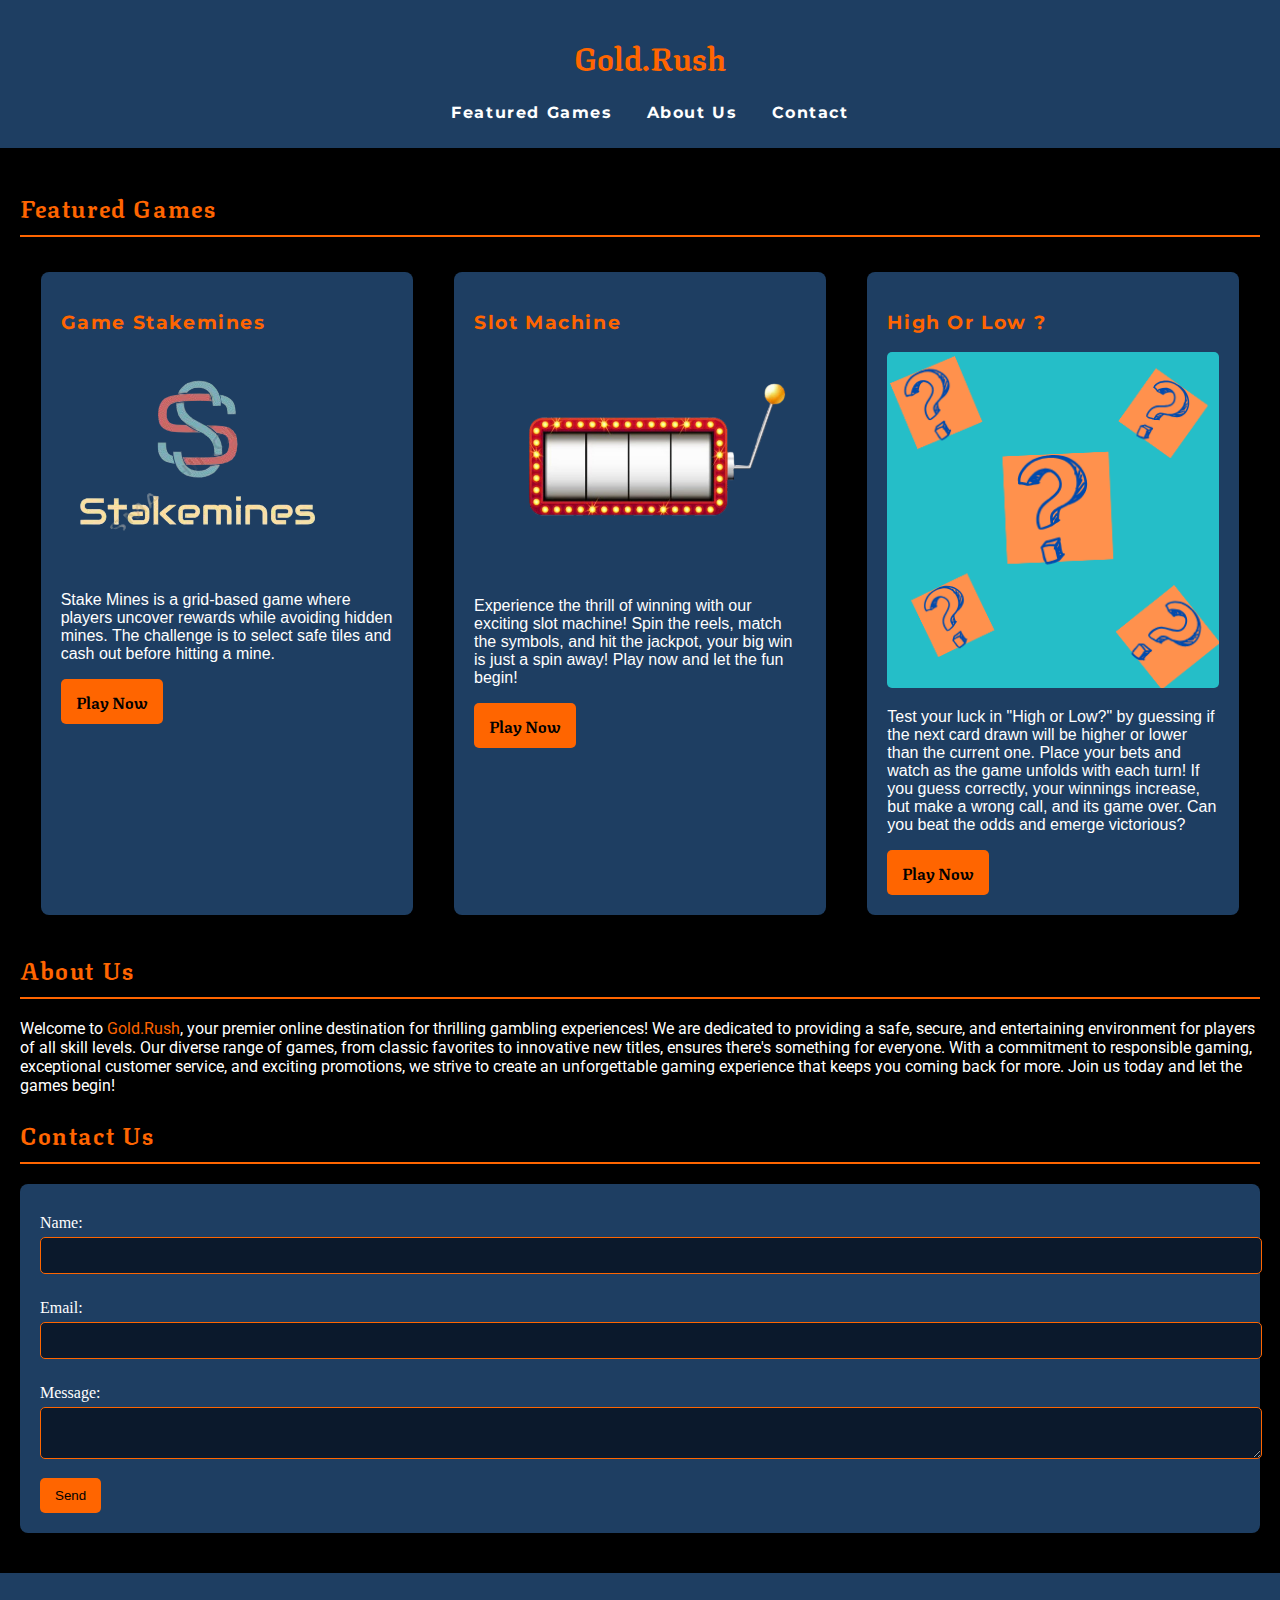
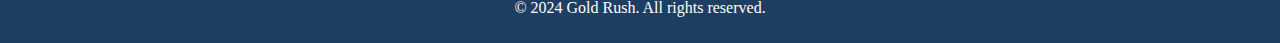
==== index.html @ 40b243f5 "Add files via upload" ====
<!DOCTYPE html>
<html lang="en">

<head>
    <meta charset="UTF-8">
    <meta name="viewport" content="width=device-width, initial-scale=1.0">
    <link rel="preconnect" href="https://fonts.googleapis.com">
    <link rel="preconnect" href="https://fonts.gstatic.com" crossorigin>
    <link rel="preconnect" href="https://fonts.googleapis.com">
<link rel="preconnect" href="https://fonts.gstatic.com" crossorigin>
<link href="https://fonts.googleapis.com/css2?family=Roboto:ital,wght@0,100;0,300;0,400;0,500;0,700;0,900;1,100;1,300;1,400;1,500;1,700;1,900&display=swap" rel="stylesheet">
    <link
        href="https://fonts.googleapis.com/css2?family=Texturina:ital,opsz,wght@0,12..72,100..900;1,12..72,100..900&display=swap"
        rel="stylesheet">
        <link rel="preconnect" href="https://fonts.googleapis.com">
        <link rel="preconnect" href="https://fonts.gstatic.com" crossorigin>
        <link href="https://fonts.googleapis.com/css2?family=Montserrat:ital,wght@0,100..900;1,100..900&family=Texturina:ital,opsz,wght@0,12..72,100..900;1,12..72,100..900&display=swap" rel="stylesheet">
    <link rel="stylesheet" href="style.css">
    <title>Gold Rush</title>
</head>

<body>
    <header>
        <h1>Gold.Rush</h1>
        <nav>
            <ul>
                <li><a href="#featured-games">Featured Games</a></li>
                <li><a href="#about">About Us</a></li>
                <li><a href="#contact">Contact</a></li>
            </ul>
        </nav>
    </header>

    <main>
        <section id="featured-games">
            <h2>Featured Games</h2>
            <div class="game-container">
                <div class="game-card">
                    <h3>Game Stakemines</h3>
                    <img src="stakeminelogo.png" alt="Game Title 1">
                    <p class="para-desc">Stake Mines is a grid-based game where players uncover rewards while avoiding hidden mines. The challenge is to select safe tiles and cash out before hitting a mine.</p>
                    <a href="stakemines.html" class="play-button">Play Now</a>
                </div>
                <div class="game-card">
                    <h3>Slot Machine</h3>
                    <img src="slotmachinelogo.png" alt="Game Title 2">
                    <p class="para-desc">Experience the thrill of winning with our exciting slot machine! Spin the reels, match the symbols, and hit the jackpot, your big win is just a spin away! Play now and let the fun begin!</p>
                    <a href="slotmachine.html" class="play-button">Play Now</a>
                </div>
                <div class="game-card">
                    <h3>High Or Low ?</h3>
                    <img src="highlowcardlogo.png" alt="Game Title 3">
                    <p class="para-desc">Test your luck in "High or Low?" by guessing if the next card drawn will be higher or lower than the current one. Place your bets and watch as the game unfolds with each turn! If you guess correctly, your winnings increase, but make a wrong call, and its game over. Can you beat the odds and emerge victorious?</p>
                    <a href="highlowcard.html" class="play-button">Play Now</a>
                </div>
                <!-- Add more game cards as needed -->
            </div>
        </section>

        <section id="about">
            <h2>About Us</h2>
            <p class="para-abtus">Welcome to <span id="head-name">Gold.Rush</span>, your premier online destination for thrilling gambling experiences! We are dedicated to providing a safe, secure, and entertaining environment for players of all skill levels. Our diverse range of games, from classic favorites to innovative new titles, ensures there's something for everyone. With a commitment to responsible gaming, exceptional customer service, and exciting promotions, we strive to create an unforgettable gaming experience that keeps you coming back for more. Join us today and let the games begin!</p>
        </section>

        <section id="contact">
            <h2>Contact Us</h2>
            <form action="submit-form.php" method="post">
                <label for="name">Name:</label>
                <input type="text" id="name" name="name" required>

                <label for="email">Email:</label>
                <input type="email" id="email" name="email" required>

                <label for="message">Message:</label>
                <textarea id="message" name="message" required></textarea>

                <button type="submit">Send</button>
            </form>
        </section>
    </main>

    <footer>
        <p>&copy; 2024 Gold Rush. All rights reserved.</p>
    </footer>
</body>

</html>
---- style.css ----
body 
{
    margin: 0;
    padding: 0;
    background-color: #000000; 
    color: #FFFFFF; 
}

#head-name, h1, h2, h3 {
    color: #FF6500; 
}
h1
{
    font-family: Texturina,'Gill Sans', 'Gill Sans MT', Calibri, 'Trebuchet MS', sans-serif;
}

header 
{
    background-color: #1E3E62; 
    padding: 10px;
    text-align: center;
    width: 100%;
    height: auto;
}

nav ul {
    list-style-type: none;
    padding: 0;
}

nav ul li {
    display: inline;
    margin: 0 15px;
}
nav ul li a 
{
    color: #FFFFFF;
    text-decoration: none;
    font-weight: bold;
    letter-spacing: 0.1rem;
    font-family: Montserrat,'Gill Sans', 'Gill Sans MT', Calibri, 'Trebuchet MS', sans-serif;
}

main {
    padding: 20px;
}

h2 {
    border-bottom: 2px solid #FF6500; 
    font-family: Texturina,'Gill Sans', 'Gill Sans MT', Calibri, 'Trebuchet MS', sans-serif;
    padding-bottom: 10px;
    letter-spacing: 0.1rem;
}


.game-container {
    display: flex;
    flex-wrap: wrap;
    justify-content: space-around;
}

.game-card {
    background-color: #1E3E62; 
    color: #FFFFFF; 
    margin: 15px;
    padding: 20px;
    border-radius: 8px;
    width: calc(30% - 40px); 
    box-shadow: 0 2px 10px rgba(0, 0, 0, 0.5);
    transition: transform 0.2s;
}

h3
{
    letter-spacing: 0.1rem;
    font-family: Montserrat,'Gill Sans', 'Gill Sans MT', Calibri, 'Trebuchet MS', sans-serif;
}
.game-card:hover {
    transform: translateY(-5px); 
}

.game-card img {
    max-width: 100%;
    border-radius: 5px;
}

.para-desc
{
    font-family: 'Gill Sans', 'Gill Sans MT', Calibri, 'Trebuchet MS', sans-serif;
}
.play-button {
    display: inline-block;
    background-color: #FF6500; 
    color: #000000; 
    padding: 10px 15px;
    text-decoration: none;
    font-family: Texturina,'Gill Sans', 'Gill Sans MT', Calibri, 'Trebuchet MS', sans-serif; 
    font-weight: bold;
    border-radius: 5px;
    transition: background-color 0.3s;
}

.play-button:hover {
    background-color: #0B192C; 
    color: #FF6500; 
}

.para-abtus
{
    font-family: Roboto, 'Gill Sans', 'Gill Sans MT', Calibri, 'Trebuchet MS', sans-serif;
}

section {
    margin: 20px 0;
}

form {
    background-color: #1E3E62; 
    padding: 20px;
    border-radius: 8px;
}

form label {
    display: block;
    margin: 10px 0 5px;
}

form input, form textarea {
    width: 100%;
    padding: 10px;
    border: 1px solid #FF6500; 
    border-radius: 5px;
    margin-bottom: 15px;
    background-color: #0B192C; 
    color: #FFFFFF; 
}

form button 
{
    background-color: #FF6500; 
    color: #000000; 
    padding: 10px 15px;
    border: none;
    border-radius: 5px;
    cursor: pointer;
}

form button:hover {
    background-color: #0B192C; 
    color: #FF6500; 
}


footer {
    background-color: #1E3E62; 
    text-align: center;
    padding: 10px 0;
    position: relative;
    color: #FFFFFF; 
}


@media (max-width: 768px) {
    .game-card {
        width: calc(45% - 40px); 
    }
}

@media (max-width: 480px) {
    .game-card {
        width: calc(100% - 40px);
    }

    nav ul li {
        display: block; 
        margin: 10px 0;
    }
}
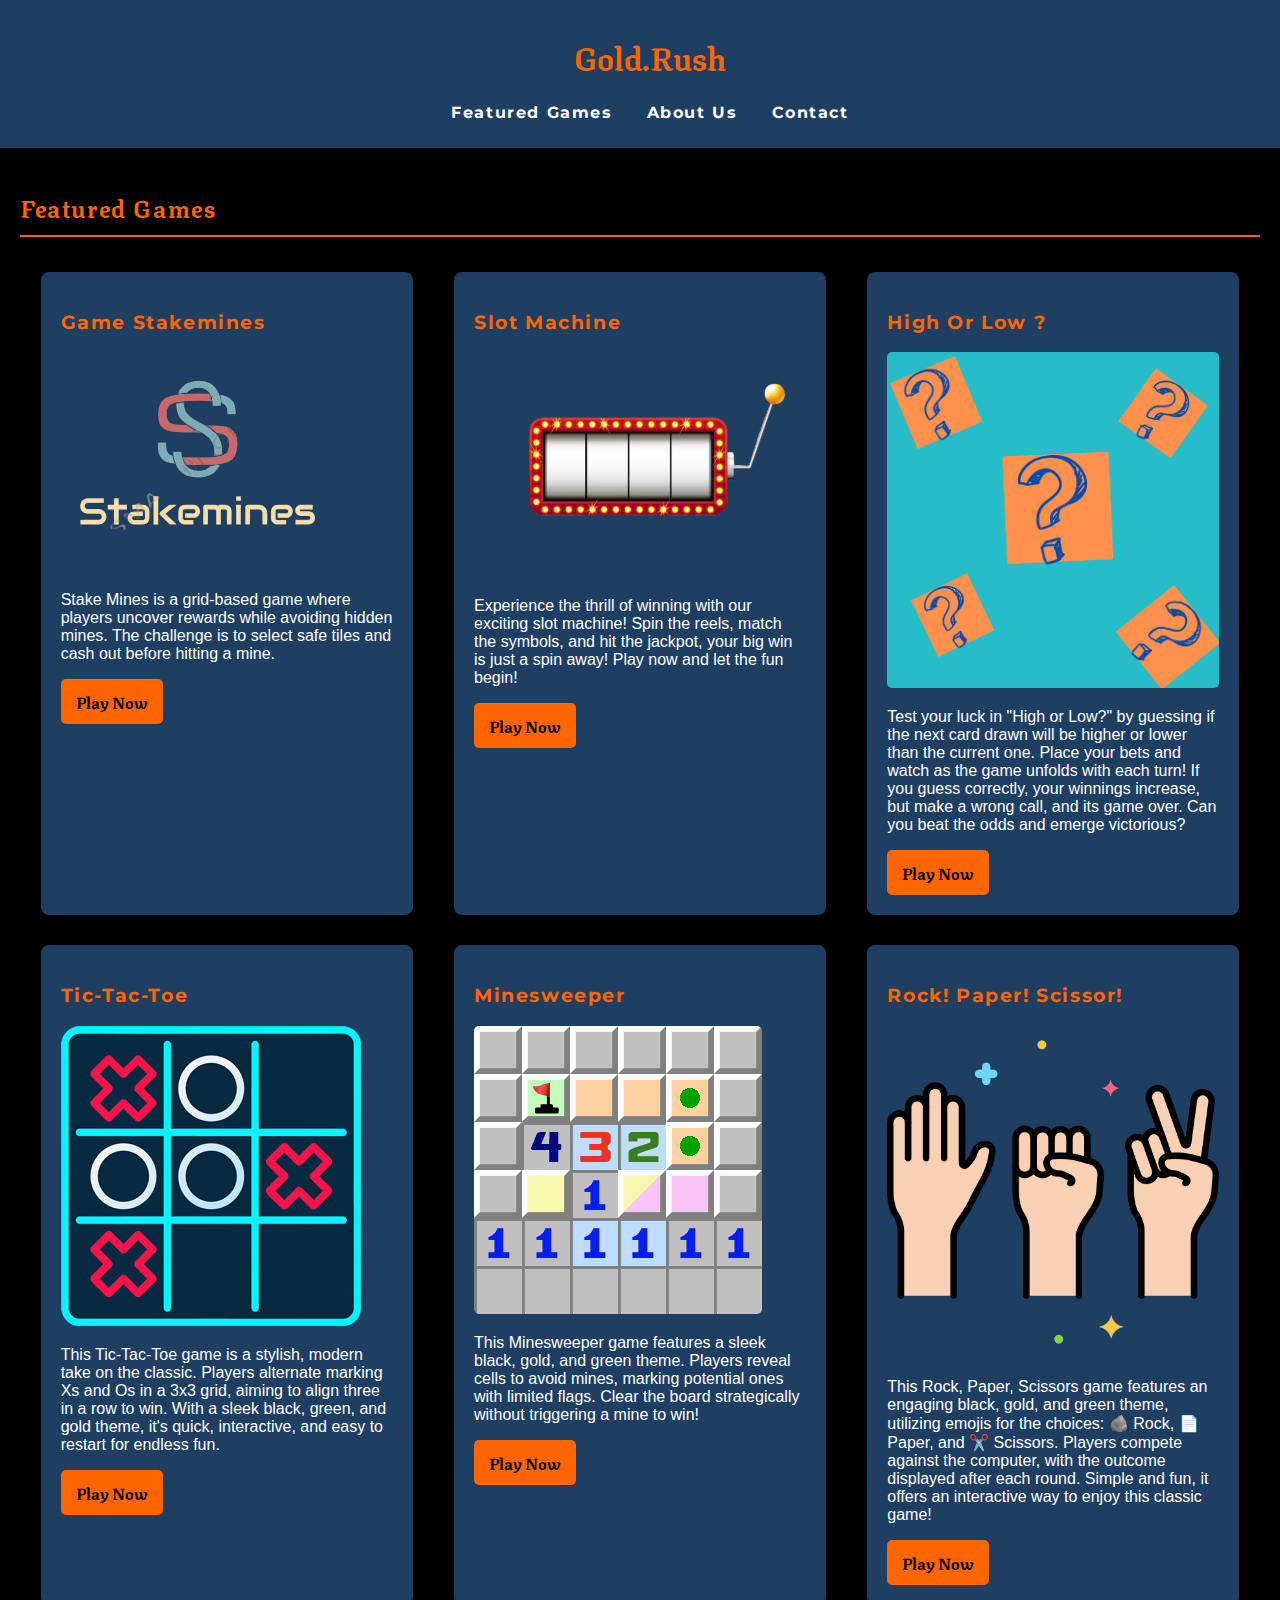
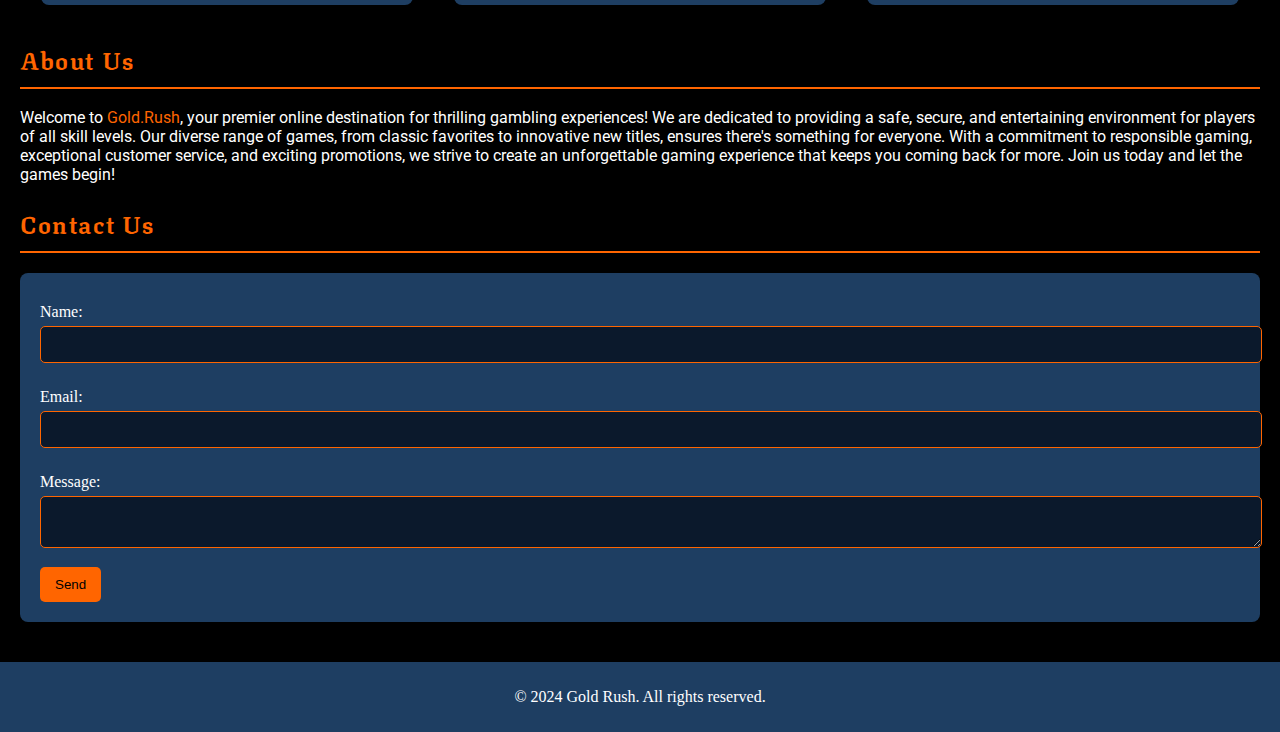
==== commit ddbf2e4a: "added few more games" ====
--- a/index.html
+++ b/index.html
@@ -53,6 +53,24 @@
                     <p class="para-desc">Test your luck in "High or Low?" by guessing if the next card drawn will be higher or lower than the current one. Place your bets and watch as the game unfolds with each turn! If you guess correctly, your winnings increase, but make a wrong call, and its game over. Can you beat the odds and emerge victorious?</p>
                     <a href="highlowcard.html" class="play-button">Play Now</a>
                 </div>
+                <div class="game-card">
+                    <h3>Tic-Tac-Toe</h3>
+                    <img src="tictactoelogo.png" alt="Game Title 3">
+                    <p class="para-desc">This Tic-Tac-Toe game is a stylish, modern take on the classic. Players alternate marking Xs and Os in a 3x3 grid, aiming to align three in a row to win. With a sleek black, green, and gold theme, it's quick, interactive, and easy to restart for endless fun.</p>
+                    <a href="tictactoe.html" class="play-button">Play Now</a>
+                </div>
+                <div class="game-card">
+                    <h3>Minesweeper</h3>
+                    <img src="minesweeperlogo.png" alt="Game Title 3">
+                    <p class="para-desc">This Minesweeper game features a sleek black, gold, and green theme. Players reveal cells to avoid mines, marking potential ones with limited flags. Clear the board strategically without triggering a mine to win!</p>
+                    <a href="minesweeper.html" class="play-button">Play Now</a>
+                </div>
+                <div class="game-card">
+                    <h3>Rock! Paper! Scissor!</h3>
+                    <img src="rockpaperscissor.png" alt="Game Title 3">
+                    <p class="para-desc">This Rock, Paper, Scissors game features an engaging black, gold, and green theme, utilizing emojis for the choices: 🪨 Rock, 📄 Paper, and ✂️ Scissors. Players compete against the computer, with the outcome displayed after each round. Simple and fun, it offers an interactive way to enjoy this classic game!</p>
+                    <a href="rockpaperscissor.html" class="play-button">Play Now</a>
+                </div>
                 <!-- Add more game cards as needed -->
             </div>
         </section>
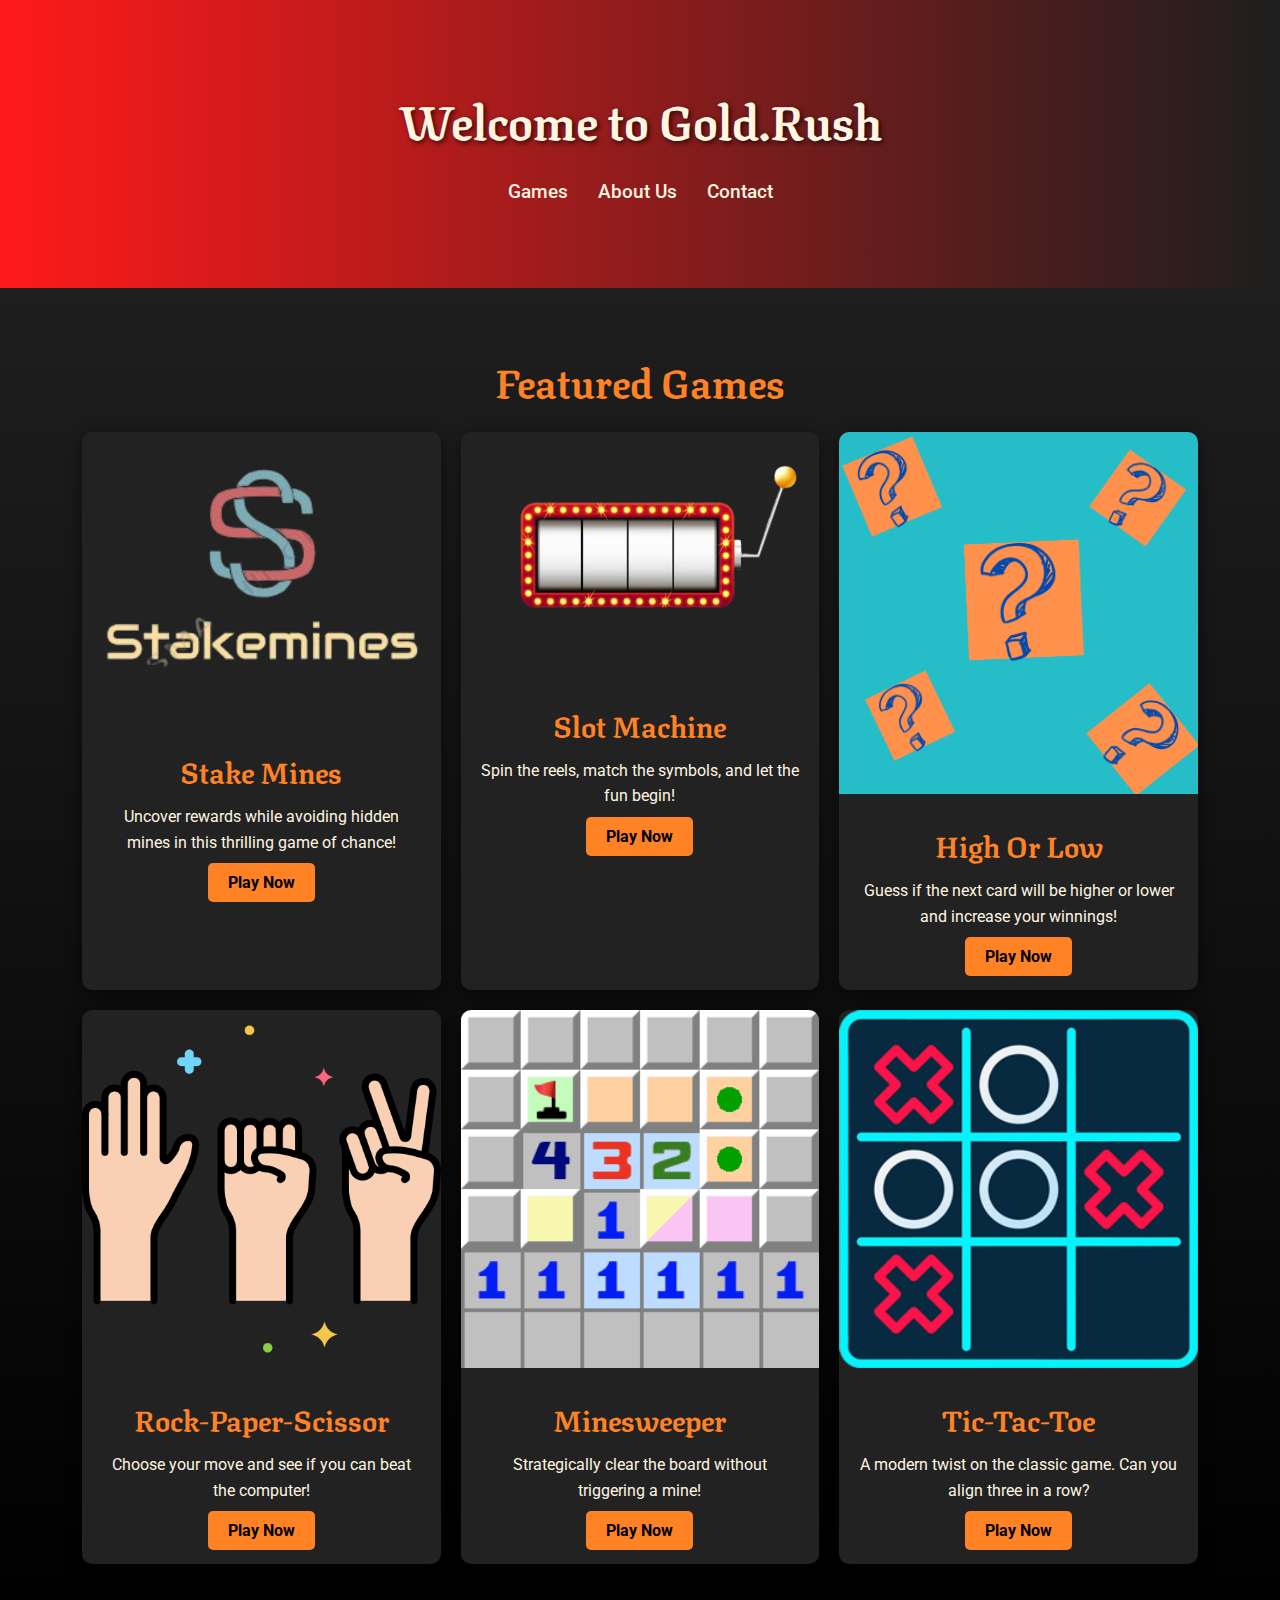
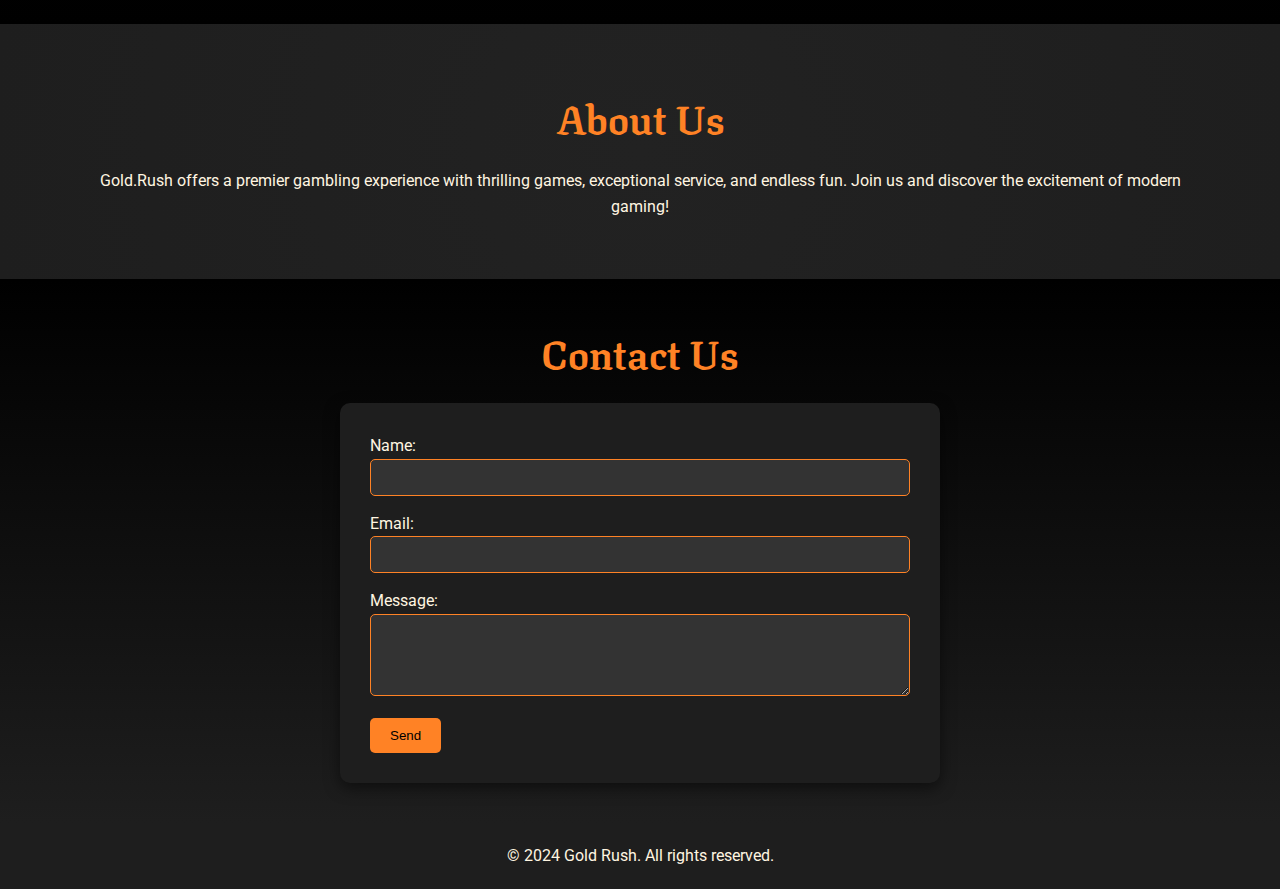
==== commit 407ded6c: "Updated changes" ====
--- a/index.html
+++ b/index.html
@@ -4,102 +4,113 @@
 <head>
     <meta charset="UTF-8">
     <meta name="viewport" content="width=device-width, initial-scale=1.0">
+    <title>Gold Rush</title>
     <link rel="preconnect" href="https://fonts.googleapis.com">
     <link rel="preconnect" href="https://fonts.gstatic.com" crossorigin>
-    <link rel="preconnect" href="https://fonts.googleapis.com">
-<link rel="preconnect" href="https://fonts.gstatic.com" crossorigin>
-<link href="https://fonts.googleapis.com/css2?family=Roboto:ital,wght@0,100;0,300;0,400;0,500;0,700;0,900;1,100;1,300;1,400;1,500;1,700;1,900&display=swap" rel="stylesheet">
-    <link
-        href="https://fonts.googleapis.com/css2?family=Texturina:ital,opsz,wght@0,12..72,100..900;1,12..72,100..900&display=swap"
-        rel="stylesheet">
-        <link rel="preconnect" href="https://fonts.googleapis.com">
-        <link rel="preconnect" href="https://fonts.gstatic.com" crossorigin>
-        <link href="https://fonts.googleapis.com/css2?family=Montserrat:ital,wght@0,100..900;1,100..900&family=Texturina:ital,opsz,wght@0,12..72,100..900;1,12..72,100..900&display=swap" rel="stylesheet">
+    <link href="https://fonts.googleapis.com/css2?family=Roboto:wght@300;500;700&family=Texturina:wght@700&display=swap" rel="stylesheet">
     <link rel="stylesheet" href="style.css">
-    <title>Gold Rush</title>
 </head>
 
 <body>
-    <header>
-        <h1>Gold.Rush</h1>
-        <nav>
-            <ul>
-                <li><a href="#featured-games">Featured Games</a></li>
-                <li><a href="#about">About Us</a></li>
-                <li><a href="#contact">Contact</a></li>
-            </ul>
-        </nav>
+    <!-- Hero Section -->
+    <header class="hero">
+        <div class="container">
+            <h1 class="hero-title">Welcome to <span class="highlight">Gold.Rush</span></h1>
+            <nav>
+                <ul>
+                    <li><a href="#games">Games</a></li>
+                    <li><a href="#about">About Us</a></li>
+                    <li><a href="#contact">Contact</a></li>
+                </ul>
+            </nav>
+        </div>
     </header>
 
-    <main>
-        <section id="featured-games">
+    <!-- Featured Games Section -->
+    <section id="games" class="games-section">
+        <div class="container">
             <h2>Featured Games</h2>
-            <div class="game-container">
+            <div class="game-cards">
                 <div class="game-card">
-                    <h3>Game Stakemines</h3>
-                    <img src="stakeminelogo.png" alt="Game Title 1">
-                    <p class="para-desc">Stake Mines is a grid-based game where players uncover rewards while avoiding hidden mines. The challenge is to select safe tiles and cash out before hitting a mine.</p>
-                    <a href="stakemines.html" class="play-button">Play Now</a>
+                    <img src="stakeminelogo.png" alt="Stake Mines" class="game-image">
+                    <div class="card-info">
+                        <h3>Stake Mines</h3>
+                        <p>Uncover rewards while avoiding hidden mines in this thrilling game of chance!</p>
+                        <a href="stakemines.html" class="play-button">Play Now</a>
+                    </div>
                 </div>
                 <div class="game-card">
-                    <h3>Slot Machine</h3>
-                    <img src="slotmachinelogo.png" alt="Game Title 2">
-                    <p class="para-desc">Experience the thrill of winning with our exciting slot machine! Spin the reels, match the symbols, and hit the jackpot, your big win is just a spin away! Play now and let the fun begin!</p>
-                    <a href="slotmachine.html" class="play-button">Play Now</a>
+                    <img src="slotmachinelogo.png" alt="Slot Machine" class="game-image">
+                    <div class="card-info">
+                        <h3>Slot Machine</h3>
+                        <p>Spin the reels, match the symbols, and let the fun begin!</p>
+                        <a href="slotmachine.html" class="play-button">Play Now</a>
+                    </div>
                 </div>
                 <div class="game-card">
-                    <h3>High Or Low ?</h3>
-                    <img src="highlowcardlogo.png" alt="Game Title 3">
-                    <p class="para-desc">Test your luck in "High or Low?" by guessing if the next card drawn will be higher or lower than the current one. Place your bets and watch as the game unfolds with each turn! If you guess correctly, your winnings increase, but make a wrong call, and its game over. Can you beat the odds and emerge victorious?</p>
-                    <a href="highlowcard.html" class="play-button">Play Now</a>
+                    <img src="highlowcardlogo.png" alt="High Or Low" class="game-image">
+                    <div class="card-info">
+                        <h3>High Or Low</h3>
+                        <p>Guess if the next card will be higher or lower and increase your winnings!</p>
+                        <a href="highlowcard.html" class="play-button">Play Now</a>
+                    </div>
                 </div>
                 <div class="game-card">
-                    <h3>Tic-Tac-Toe</h3>
-                    <img src="tictactoelogo.png" alt="Game Title 3">
-                    <p class="para-desc">This Tic-Tac-Toe game is a stylish, modern take on the classic. Players alternate marking Xs and Os in a 3x3 grid, aiming to align three in a row to win. With a sleek black, green, and gold theme, it's quick, interactive, and easy to restart for endless fun.</p>
-                    <a href="tictactoe.html" class="play-button">Play Now</a>
+                    <img src="rockpaperscissor.png" alt="Slot Machine" class="game-image">
+                    <div class="card-info">
+                        <h3>Rock-Paper-Scissor</h3>
+                        <p>Choose your move and see if you can beat the computer!</p>
+                        <a href="rockpaperscissor.html" class="play-button">Play Now</a>
+                    </div>
                 </div>
                 <div class="game-card">
-                    <h3>Minesweeper</h3>
-                    <img src="minesweeperlogo.png" alt="Game Title 3">
-                    <p class="para-desc">This Minesweeper game features a sleek black, gold, and green theme. Players reveal cells to avoid mines, marking potential ones with limited flags. Clear the board strategically without triggering a mine to win!</p>
-                    <a href="minesweeper.html" class="play-button">Play Now</a>
+                    <img src="minesweeperlogo.png" alt="Slot Machine" class="game-image">
+                    <div class="card-info">
+                        <h3>Minesweeper</h3>
+                        <p>Strategically clear the board without triggering a mine!</p>
+                        <a href="minesweeper.html" class="play-button">Play Now</a>
+                    </div>
                 </div>
                 <div class="game-card">
-                    <h3>Rock! Paper! Scissor!</h3>
-                    <img src="rockpaperscissor.png" alt="Game Title 3">
-                    <p class="para-desc">This Rock, Paper, Scissors game features an engaging black, gold, and green theme, utilizing emojis for the choices: 🪨 Rock, 📄 Paper, and ✂️ Scissors. Players compete against the computer, with the outcome displayed after each round. Simple and fun, it offers an interactive way to enjoy this classic game!</p>
-                    <a href="rockpaperscissor.html" class="play-button">Play Now</a>
+                    <img src="tictactoelogo.png" alt="Slot Machine" class="game-image">
+                    <div class="card-info">
+                        <h3>Tic-Tac-Toe</h3>
+                        <p>A modern twist on the classic game. Can you align three in a row?</p>
+                        <a href="tictactoe.html" class="play-button">Play Now</a>
+                    </div>
                 </div>
-                <!-- Add more game cards as needed -->
             </div>
-        </section>
+        </div>
+    </section>
 
-        <section id="about">
+    <!-- About Section -->
+    <section id="about" class="about-section">
+        <div class="container">
             <h2>About Us</h2>
-            <p class="para-abtus">Welcome to <span id="head-name">Gold.Rush</span>, your premier online destination for thrilling gambling experiences! We are dedicated to providing a safe, secure, and entertaining environment for players of all skill levels. Our diverse range of games, from classic favorites to innovative new titles, ensures there's something for everyone. With a commitment to responsible gaming, exceptional customer service, and exciting promotions, we strive to create an unforgettable gaming experience that keeps you coming back for more. Join us today and let the games begin!</p>
-        </section>
+            <p>Gold.Rush offers a premier gambling experience with thrilling games, exceptional service, and endless fun. Join us and discover the excitement of modern gaming!</p>
+        </div>
+    </section>
 
-        <section id="contact">
+    <!-- Contact Section -->
+    <section id="contact" class="contact-section">
+        <div class="container">
             <h2>Contact Us</h2>
             <form action="submit-form.php" method="post">
                 <label for="name">Name:</label>
                 <input type="text" id="name" name="name" required>
-
                 <label for="email">Email:</label>
                 <input type="email" id="email" name="email" required>
-
                 <label for="message">Message:</label>
-                <textarea id="message" name="message" required></textarea>
-
+                <textarea id="message" name="message" rows="4" required></textarea>
                 <button type="submit">Send</button>
             </form>
-        </section>
-    </main>
+        </div>
+    </section>
 
+    <!-- Footer -->
     <footer>
         <p>&copy; 2024 Gold Rush. All rights reserved.</p>
     </footer>
 </body>
 
-</html>+</html>
--- a/style.css
+++ b/style.css
@@ -1,179 +1,184 @@
-
-body 
-{
+/* General Styling */
+* {
     margin: 0;
     padding: 0;
-    background-color: #000000; 
-    color: #FFFFFF; 
+    box-sizing: border-box;
 }
 
-#head-name, h1, h2, h3 {
-    color: #FF6500; 
-}
-h1
-{
-    font-family: Texturina,'Gill Sans', 'Gill Sans MT', Calibri, 'Trebuchet MS', sans-serif;
+body {
+    font-family: 'Roboto', sans-serif;
+    background: #000;
+    color: #FFF5E1;
+    line-height: 1.6;
 }
 
-header 
-{
-    background-color: #1E3E62; 
-    padding: 10px;
+h2 {
+    font-family: 'Texturina', serif;
     text-align: center;
-    width: 100%;
-    height: auto;
+    color: #FF8225;
+    margin-bottom: 20px;
+    font-size: 2.5rem;
+}
+
+.container {
+    width: 90%;
+    max-width: 1200px;
+    margin: 0 auto;
+}
+
+/* Hero Section */
+.hero {
+    background: linear-gradient(to right, #ff1a1a, #1E1E1E);
+    text-align: center;
+    padding: 80px 20px;
+}
+
+.hero-title {
+    font-size: 3rem;
+    font-family: 'Texturina', serif;
+    color: #FFF5E1;
+    text-shadow: 2px 2px 5px rgba(0, 0, 0, 0.7);
 }
 
 nav ul {
-    list-style-type: none;
-    padding: 0;
+    display: flex;
+    justify-content: center;
+    list-style: none;
+    margin-top: 20px;
+    gap: 30px;
 }
 
-nav ul li {
-    display: inline;
-    margin: 0 15px;
-}
-nav ul li a 
-{
-    color: #FFFFFF;
+nav a {
+    color: #FFF5E1;
     text-decoration: none;
-    font-weight: bold;
-    letter-spacing: 0.1rem;
-    font-family: Montserrat,'Gill Sans', 'Gill Sans MT', Calibri, 'Trebuchet MS', sans-serif;
+    font-size: 1.2rem;
+    font-weight: 500;
+    transition: color 0.3s ease;
 }
 
-main {
-    padding: 20px;
+nav a:hover {
+    color: #D8A25E;
 }
 
-h2 {
-    border-bottom: 2px solid #FF6500; 
-    font-family: Texturina,'Gill Sans', 'Gill Sans MT', Calibri, 'Trebuchet MS', sans-serif;
-    padding-bottom: 10px;
-    letter-spacing: 0.1rem;
+/* Games Section */
+.games-section {
+    padding: 60px 20px;
+    background: linear-gradient(180deg, #1E1E1E, #000);
 }
 
-
-.game-container {
-    display: flex;
-    flex-wrap: wrap;
-    justify-content: space-around;
+.game-cards {
+    display: grid;
+    grid-template-columns: repeat(3, 1fr);
+    gap: 20px;
 }
 
 .game-card {
-    background-color: #1E3E62; 
-    color: #FFFFFF; 
-    margin: 15px;
-    padding: 20px;
-    border-radius: 8px;
-    width: calc(30% - 40px); 
-    box-shadow: 0 2px 10px rgba(0, 0, 0, 0.5);
-    transition: transform 0.2s;
+    border-radius: 10px;
+    overflow: hidden;
+    background: #222;
+    box-shadow: 0 5px 15px rgba(0, 0, 0, 0.5);
+    transition: transform 0.3s ease, box-shadow 0.3s ease;
 }
 
-h3
-{
-    letter-spacing: 0.1rem;
-    font-family: Montserrat,'Gill Sans', 'Gill Sans MT', Calibri, 'Trebuchet MS', sans-serif;
-}
 .game-card:hover {
-    transform: translateY(-5px); 
+    transform: translateY(-10px);
+    box-shadow: 0 8px 20px rgba(0, 0, 0, 0.8);
 }
 
-.game-card img {
-    max-width: 100%;
-    border-radius: 5px;
+.game-image {
+    width: 100%;
+    height: auto;
+    object-fit: cover;
 }
 
-.para-desc
-{
-    font-family: 'Gill Sans', 'Gill Sans MT', Calibri, 'Trebuchet MS', sans-serif;
+.card-info {
+    padding: 20px;
+    text-align: center;
 }
+
+.card-info h3 {
+    font-size: 1.8rem;
+    font-family: 'Texturina', serif;
+    color: #FF8225;
+    margin-bottom: 10px;
+}
+
+.card-info p {
+    font-size: 1rem;
+    margin-bottom: 15px;
+}
+
 .play-button {
-    display: inline-block;
-    background-color: #FF6500; 
-    color: #000000; 
-    padding: 10px 15px;
+    background-color: #FF8225;
+    color: #000;
+    padding: 10px 20px;
+    border-radius: 5px;
     text-decoration: none;
-    font-family: Texturina,'Gill Sans', 'Gill Sans MT', Calibri, 'Trebuchet MS', sans-serif; 
     font-weight: bold;
-    border-radius: 5px;
     transition: background-color 0.3s;
 }
 
 .play-button:hover {
-    background-color: #0B192C; 
-    color: #FF6500; 
+    background-color: #D8A25E;
 }
 
-.para-abtus
-{
-    font-family: Roboto, 'Gill Sans', 'Gill Sans MT', Calibri, 'Trebuchet MS', sans-serif;
+/* About Section */
+.about-section {
+    text-align: center;
+    padding: 60px 20px;
+    background: radial-gradient(circle, #222, #1E1E1E);
 }
 
-section {
-    margin: 20px 0;
+/* Contact Section */
+.contact-section {
+    padding: 40px 20px;
+    background: linear-gradient(180deg, #000, #1E1E1E);
 }
 
 form {
-    background-color: #1E3E62; 
-    padding: 20px;
-    border-radius: 8px;
-}
-
-form label {
-    display: block;
-    margin: 10px 0 5px;
+    max-width: 600px;
+    margin: 0 auto;
+    background: #1E1E1E;
+    padding: 30px;
+    border-radius: 10px;
+    box-shadow: 0 5px 15px rgba(0, 0, 0, 0.5);
 }
 
 form input, form textarea {
     width: 100%;
+    margin-bottom: 15px;
     padding: 10px;
-    border: 1px solid #FF6500; 
+    border: 1px solid #FF8225;
     border-radius: 5px;
-    margin-bottom: 15px;
-    background-color: #0B192C; 
-    color: #FFFFFF; 
+    background: #333;
+    color: #FFF5E1;
 }
 
-form button 
-{
-    background-color: #FF6500; 
-    color: #000000; 
-    padding: 10px 15px;
+form button {
+    background-color: #FF8225;
+    color: #000;
+    padding: 10px 20px;
     border: none;
     border-radius: 5px;
     cursor: pointer;
+    transition: background-color 0.3s ease;
 }
 
 form button:hover {
-    background-color: #0B192C; 
-    color: #FF6500; 
+    background-color: #D8A25E;
 }
 
-
+/* Footer */
 footer {
-    background-color: #1E3E62; 
+    background: #1E1E1E;
+    color: #FFF5E1;
     text-align: center;
-    padding: 10px 0;
-    position: relative;
-    color: #FFFFFF; 
+    padding: 20px;
 }
 
-
+/* Media Queries */
 @media (max-width: 768px) {
-    .game-card {
-        width: calc(45% - 40px); 
+    .game-cards {
+        grid-template-columns: 1fr;
     }
 }
-
-@media (max-width: 480px) {
-    .game-card {
-        width: calc(100% - 40px);
-    }
-
-    nav ul li {
-        display: block; 
-        margin: 10px 0;
-    }
-}
